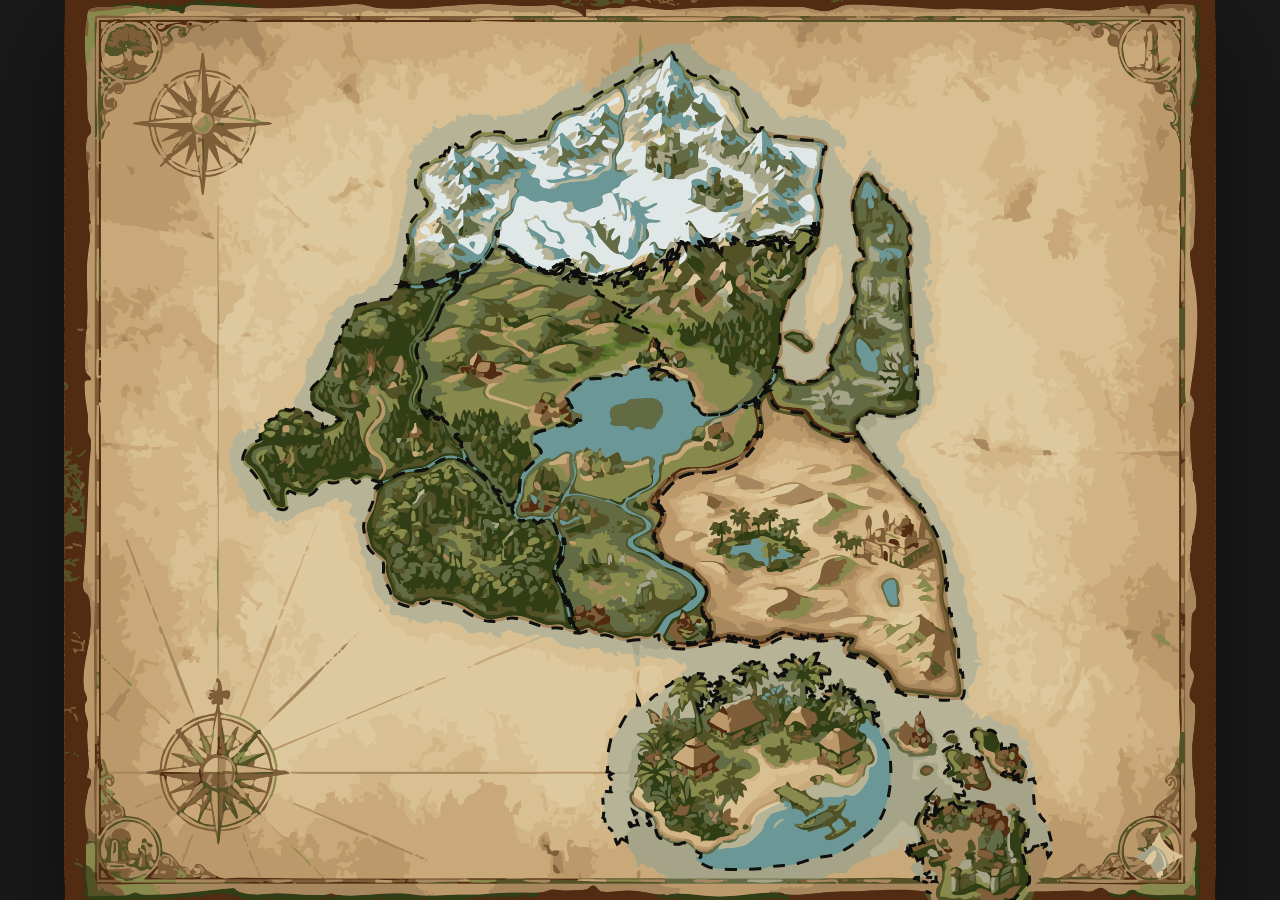
==== index.html @ ebf8c87d "Initial deploy of static site" ====
<!DOCTYPE html>
<html lang="ru">

<head>
    <meta charset="UTF-8">
    <meta name="viewport" content="width=device-width, initial-scale=1.0">
    <title>8 Марта - Карта</title>
    <link rel="stylesheet" href="static/index.css">
    <script>
        // Static Lore Data
        const GREETINGS_DATA = {
            "_Белякова": {
                "first_name": "Анастасия Белякова",
                "message": "Суровый климат северной части материка погубил многие народы. Сильнейшие же племена выстояли и приняли решение объединиться несколько тысячелетий назад в нацию белозубов. Придворные воины единственные на всем континенте достигли мифического величия и приручили сказочных тварей: единорогов и драконов. народ выживает во многом благодаря почитанию культа предков и большой привязанности к традициям своей культуры. Королева Анастасия “Белокурая” проявляет как себя как сильная и отважная правительница.",
                "photo_url": "media/photos/Белякова.jpg"
            },
            "_Кутепова": {
                "first_name": "Анна Кутепова",
                "message": "Андеграундный народ тропоходов славящийся своей выносливостью и контркультурностью. появился из кровного слияния двух непохожих друг на друга народов - могучих варваров и просвещенных друидов. Ее народ славится своими спортивными достижениями и паломничествами к лесным древностям - тропоходы верят в силу мест и объектов, разбросанных по всему материку. Вождица Анна Волейная известна своим рассудительным нравом и привнесла в религию тропоходов нетривиальные музыкальные обряды",
                "photo_url": "media/photos/Кутепова.jpg"
            },
            "_Старцева": {
                "first_name": "Юлия Старцева",
                "message": "Конфедерация прорицательниц во главе с оракулом Юлией избрала своим центром Трехутесник – магическую гору и место добычи хрусталя для шаров предсказания. В эту скалистую местность, богатую своими залежами, съезжаются гости со всех краев материка, чтобы узнать свое будущее. Горные прорицательницы отличаются своим крепким характером и упорством.",
                "photo_url": "media/photos/Старцева.jpg"
            },
            "_Загороднева": {
                "first_name": "Мария Загороднева",
                "message": "Под управлением царицы Марии процветает равнинный оседлый сельскохозяйственный народ хлебодаров. Он “кормит” весь континент и является неотъемлемой частью его жизни. Пару лет назад на территории государства прошел метеоритный дождь, послуживший источником зарождения озера на юге и кратеров, которые жители используют как лунки для игры в равнинный шарокат.",
                "photo_url": "media/photos/Загороднева.jpg"
            },
            "_Бурлакова": {
                "first_name": "Ульяна Бурлакова",
                "message": "Нация миконитов с глубокими корнями, уходящими к искусным шаманам, чьи обряды сопровождались ритуалами, плотно связанными с вином и грибами. Шаманы со временем прославились на весь континент, странники со всех уголков мира обращались к ним за помощью, за счет чего цивилизация и сделала себе имя. \n\nШаманская сеть росла и росла, шаманы стали философами, философы объединились и возвели первые на материке университеты. Сегодня эта нация ассоциируется с лучшими университетами в стране, именно они разработали технологию создания “аура-стаффа” из кораллов. \n\nЕсли вы встретите человека из нации древнего леса, будьте уверены, что этот человек будет иметь крепкие связи с людьми вокруг всего света, ведь сегодня эта страна – центр международного взаимодействия. \n\nВерховная шаманка Ульяна – прекрасный лидер в глазах своего народа. Ведь она не только является аватаром древнего духа, шепчущего ей древние знания о грибовинных ритуалах, но и компетентно руководит сетью академий по всей стране.",
                "photo_url": "media/photos/Бурлакова.jpg"
            },
            "_Аношкина": {
                "first_name": "Софья Аношкина",
                "message": "Торговая нация меридианцев, которой упорным трудом удалось выжать максимум из своего географического положения. Не обладая крупными месторождениями или критическими природными ресурсами, государству удалось развиться за счет контроля важнейших торговых путей между континентом и богатым тропическим островом. Своим успехам страна обязана правительнице Софье, в частности, ее мудрости и смекалке, позволяющей на каждый вопрос, вроде “Что”, “Где” и “Когда” находить наиболее оптимальные стратегии. Нация известна своими кулинарными шедеврами, а также тем, что из-за того, что остров отделился от материка несколько сотен тысяч лет назад, на нем отсутствуют типичные сельскохозяйственные животные, вроде лошадей, козлов и коров.",
                "photo_url": "media/photos/Аношкина.jpg"
            },
            "_Федулинская": {
                "first_name": "Арина Федулинская",
                "message": "Нация кайфуасов, которой не знакомой темные века и кризисы. Большую часть истории развивалась как самодостаточная и аутентичная цивилизация, которая всегда преуспевала в сохранении своей независимости перед захватчиками с материка. Несколько десятилетий назад в акватории острова было обнаружено поражающее воображение своими размерами месторождение особых кораллов, которые сегодня активно используются как ингредиент для производства так называемого «аура-стаффа». Королева Арина считается главным мастером дипломатии среди всех наций. Благодаря ее усилиям, на территории острова установлено Великое Посольство — орган, позволяющий островитянам беспроблемно перемещаться по всему континенту, не проходя через тонну бюрократии.",
                "photo_url": "media/photos/Федулинская.jpg"
            },
            "_Бигулова": {
                "first_name": "Александра Бигулова",
                "message": "Кочевые народы недружелюбной и непокоримой пустыни успешно процветают благодаря несгибаемому нраву ее жителей и разумному использованию несметных сокровищ. Александрийский матриархат стал интернациональным административным и политическим центром, де-факто лидером, представляющим интересом всех наций материка. Забота и покровительство Матриарха Александры по прозвищу “Пустынная Роза” сделало жизнь пустынных кочевников комфортной и безопасной, даже в сравнении с соседями.",
                "photo_url": "media/photos/Бигулова.jpg"
            },
            "_Юрова": {
                "first_name": "Ксения Юрова",
                "message": "Великий метеоритный дождь образовал на некогда равнинной территории невиданный доселе огромный кратер. Реки постепенно заполнили кратер водой, природа взяла свое и сегодня некогда кратер, стал красивейшим озером в самом центре материка. После этого катаклизма на материке таинственным образом зародилась новое племя – ксюньки. Эта предприимчивая нация известна своим дружелюбием, бережным отношением к животному миру, демократическим строем и большим количеством союзников. Прайм-министерка XÆ-ния прославилась не только своей добротой, но и выдающимися живописными и композиционными талантами.",
                "photo_url": "media/photos/Юрова.jpg"
            },
            "_Коркина": {
                "first_name": "Мария Коркина",
                "message": "Загадочный народ аурусов по преданию берёт свое начало от исчезнувшей мифической цивилизации, о существовании которой напоминают мегалиты и фиолетовое свечение, излучаемое из недр болот. Аурусы хранят секрет крупнейшего месторождения дрип-металла на материке, чтобы не допустить потери концентрации ауры на землях их племени. Вместе с народом и её предводительницей Марушей обитает множество таинственных и мрачных существ, которые однако не настроены враждебно против жителей материка.",
                "photo_url": "media/photos/Коркина.jpg"
            }
        };
    </script>
</head>

<body>
    <div class="map-container">
        <div id="svg-container">
            <!-- Corrected path for static site -->
            <img src="static/images/map_bg.png" class="map-bg">
            <div id="interactive-layer" class="svg-layer"></div>
        </div>
    </div>

    <!-- Enhanced Modal -->
    <div class="modal-simple" id="modal">
        <div id="modal-content">
            <img id="modal-photo" src="" style="display: none;">
            <h2 id="modal-name"></h2>
            <p id="modal-msg"></p>
            <button onclick="document.getElementById('modal').style.display='none'">Закрыть</button>
        </div>
    </div>

    <script>
        // Use v2 or v3 as preferred
        fetch('static/map_v2.svg')
            .then(res => res.text())
            .then(data => {
                const container = document.getElementById('interactive-layer');
                container.innerHTML = data;

                const svg = container.querySelector('svg');
                if (svg) {
                    svg.setAttribute('width', '100%');
                    svg.setAttribute('height', '100%');
                }

                const regions = container.querySelectorAll('[id^="_"]');
                regions.forEach(r => {
                    // Skip layers
                    if (r.id.includes('Слой') || r.id.includes('\u0421\u043b\u043e\u0439')) {
                        r.style.pointerEvents = 'none';
                        return;
                    }

                    r.style.cursor = 'pointer';
                    r.style.pointerEvents = 'all';
                    r.onclick = (e) => {
                        e.stopPropagation();
                        const sid = r.id;
                        const lore = GREETINGS_DATA[sid];

                        if (lore) {
                            document.getElementById('modal-name').innerText = lore.first_name;
                            document.getElementById('modal-msg').innerText = lore.message;

                            const photoImg = document.getElementById('modal-photo');
                            if (lore.photo_url) {
                                photoImg.src = lore.photo_url;
                                photoImg.style.display = 'block';
                            } else {
                                photoImg.style.display = 'none';
                            }
                            document.getElementById('modal').style.display = 'flex';
                        }
                    };
                });
            })
            .catch(err => console.error("Error loading SVG:", err));

        // Background click to close modal
        document.getElementById('modal').onclick = function (e) {
            if (e.target === this) {
                this.style.display = 'none';
            }
        };
    </script>
</body>

</html>
---- static/index.css ----
/* Google Fonts Import */
@import url('https://fonts.googleapis.com/css2?family=Playfair+Display:ital,wght@0,700;1,700&family=Lora:ital,wght@0,400;0,500;1,400&family=Outfit:wght@300;400;600&display=swap');

:root {
    /* Premium Palette 6.0 */
    --glass-bg: #ffffff;
    --text-primary: #1a1a1a;
    --text-secondary: #2d2d2d;
    --accent-color: #8b4513;
    --overlay-base: rgba(0, 0, 0, 0.75);
    --font-heading: 'Playfair Display', serif;
    --font-body: 'Lora', serif;

    /* Map Base Dimensions */
    --map-base-w: 1152px;
    --map-base-h: 927px;
}

body {
    margin: 0;
    padding: 0;
    min-height: 100vh;
    width: 100vw;
    font-family: 'Outfit', sans-serif;
    background: linear-gradient(135deg, #f5eadd 0%, #d7c4b1 100%);
    background-attachment: fixed;
    overflow: hidden;
    /* Prevent body scrolling */
    display: flex;
    justify-content: center;
    align-items: center;
}

/* 
   MAP CONTAINER 6.0
   On mobile, this becomes a scrollable viewport for panning.
*/
.map-container {
    width: 100vw;
    height: 100vh;
    display: flex;
    justify-content: center;
    align-items: center;
    overflow: hidden;
    /* No scrollbars, we scale instead */
    background: #1a1a1a;
    position: relative;
    scrollbar-width: none;
    -ms-overflow-style: none;
}

.map-container::-webkit-scrollbar {
    display: none;
}

#svg-container {
    width: var(--map-base-w);
    height: var(--map-base-h);
    position: relative;
    background: #1a1a1a;
    border-radius: 40px;
    box-shadow: 0 40px 100px rgba(0, 0, 0, 0.5);
    flex-shrink: 0;
    /* Important: don't let it shrink */
}

/* 
   DYNAMIC SCALING (Unified)
   We scale the map to fit perfectly within the viewport on all devices.
*/
#svg-container {
    transform: scale(min(calc(98vw / 1152), calc(98vh / 927)));
    transform-origin: center center;
}

@media (min-width: 1200px) and (min-height: 1000px) {
    #svg-container {
        transform: scale(1);
    }
}

.map-bg {
    position: absolute;
    top: 0;
    left: 0;
    width: 100%;
    height: 100%;
    z-index: 1;
    pointer-events: none;
    background: #fdf5e6;
    border-radius: 40px;
}

.svg-layer {
    position: absolute;
    top: 0;
    left: 0;
    width: 100%;
    height: 100%;
    z-index: 5;
}

.svg-layer svg {
    width: 100%;
    height: 100%;
    display: block;
}

/* 
   MODAL OVERLAY
*/
.modal-simple {
    position: fixed;
    top: 0;
    left: 0;
    width: 100vw;
    height: 100vh;
    background: var(--overlay-base) !important;
    backdrop-filter: blur(12px) brightness(0.35) saturate(2) contrast(1.2);
    -webkit-backdrop-filter: blur(12px) brightness(0.35) saturate(2) contrast(1.2);
    z-index: 1000;
    display: none;
    opacity: 0;
    transition: opacity 0.4s ease-in-out;
    align-items: center;
    justify-content: center;
    padding: 20px;
}

.modal-simple[style*="display: block"] {
    display: flex !important;
    opacity: 1;
}

#modal-content {
    background: var(--glass-bg);
    border-radius: 48px;
    padding: 60px 45px;
    width: 100%;
    max-width: 440px;
    max-height: 90vh;
    text-align: center;
    color: var(--text-primary);
    box-shadow: 0 50px 150px rgba(0, 0, 0, 0.6);
    position: relative;
    /* FIX: Remove horizontal scrollbar */
    overflow-x: hidden;
    overflow-y: initial;
    animation:
        popIn 0.8s cubic-bezier(0.19, 1, 0.22, 1),
        levitate 6s ease-in-out infinite 0.8s;
}

/* Mobile Adjustments for Modal */
@media (max-width: 480px) {
    #modal-content {
        padding: 40px 25px;
        border-radius: 32px;
    }

    #modal-name {
        font-size: 1.8rem !important;
    }

    #modal-msg {
        font-size: 1rem !important;
        height: auto;
        max-height: 250px;
    }

    #modal-photo {
        max-height: 250px;
    }
}

/* Decorative Ornaments */
#modal-content::before {
    content: "❦";
    position: absolute;
    top: 25px;
    left: 50%;
    transform: translateX(-50%);
    font-size: 1.5rem;
    color: var(--accent-color);
    opacity: 0.3;
}

#modal-content::after {
    content: "❧";
    position: absolute;
    bottom: 25px;
    left: 50%;
    transform: translateX(-50%);
    font-size: 1.5rem;
    color: var(--accent-color);
    opacity: 0.3;
}

#modal-photo {
    width: 100%;
    border-radius: 20px;
    margin-bottom: 25px;
    object-fit: cover;
    object-position: top;
    max-height: 400px;
    box-shadow: 0 15px 35px rgba(0, 0, 0, 0.2);
    border: 6px solid #fff;
}

#modal-name {
    margin-bottom: 5px;
    font-family: var(--font-heading);
    font-size: 2.5rem;
    font-weight: 700;
    color: var(--accent-color);
    letter-spacing: -0.5px;
    font-style: italic;
    line-height: 1.1;
}

#modal-name::after {
    content: "";
    display: block;
    width: 80px;
    height: 1px;
    background: linear-gradient(90deg, transparent, var(--accent-color), transparent);
    margin: 20px auto 30px auto;
    opacity: 0.5;
}

#modal-msg {
    text-align: justify;
    line-height: 1.9;
    font-family: var(--font-body);
    font-size: 1.15rem;
    color: var(--text-secondary);
    max-height: 200px;
    overflow-y: auto;
    /* FIX: Hide the horizontal scrollbar if it appears due to vertical scrollbar width */
    overflow-x: hidden;
    padding: 0 20px;
}

/* MAGAZINE-STYLE DROP CAP */
#modal-msg::first-letter {
    float: left;
    font-family: var(--font-heading);
    font-size: 4rem;
    line-height: 0.7;
    padding: 12px 14px 0 0;
    color: var(--accent-color);
    font-weight: 700;
}

#modal-msg::-webkit-scrollbar {
    width: 3px;
}

#modal-msg::-webkit-scrollbar-thumb {
    background: var(--accent-color);
    border-radius: 10px;
}

/* Button */
#modal-content button {
    margin-top: 35px;
    padding: 16px 50px;
    background: #1a1a1a;
    color: #fff;
    border: none;
    border-radius: 20px;
    cursor: pointer;
    font-family: 'Outfit', sans-serif;
    font-weight: 600;
    font-size: 0.9rem;
    letter-spacing: 2px;
    text-transform: uppercase;
    transition: all 0.3s ease;
    box-shadow: 0 10px 20px rgba(0, 0, 0, 0.2);
}

#modal-content button:hover {
    background: #000;
    transform: translateY(-3px);
}

@keyframes popIn {
    0% {
        opacity: 0;
        transform: scale(0.9) translateY(40px);
    }

    100% {
        opacity: 1;
        transform: scale(1) translateY(0);
    }
}

@keyframes levitate {

    0%,
    100% {
        transform: translateY(0);
    }

    50% {
        transform: translateY(-12px);
    }
}

/* Interaction */
[id^="_"]:hover {
    filter: brightness(1.2);
    transition: filter 0.3s ease;
    cursor: pointer;
}
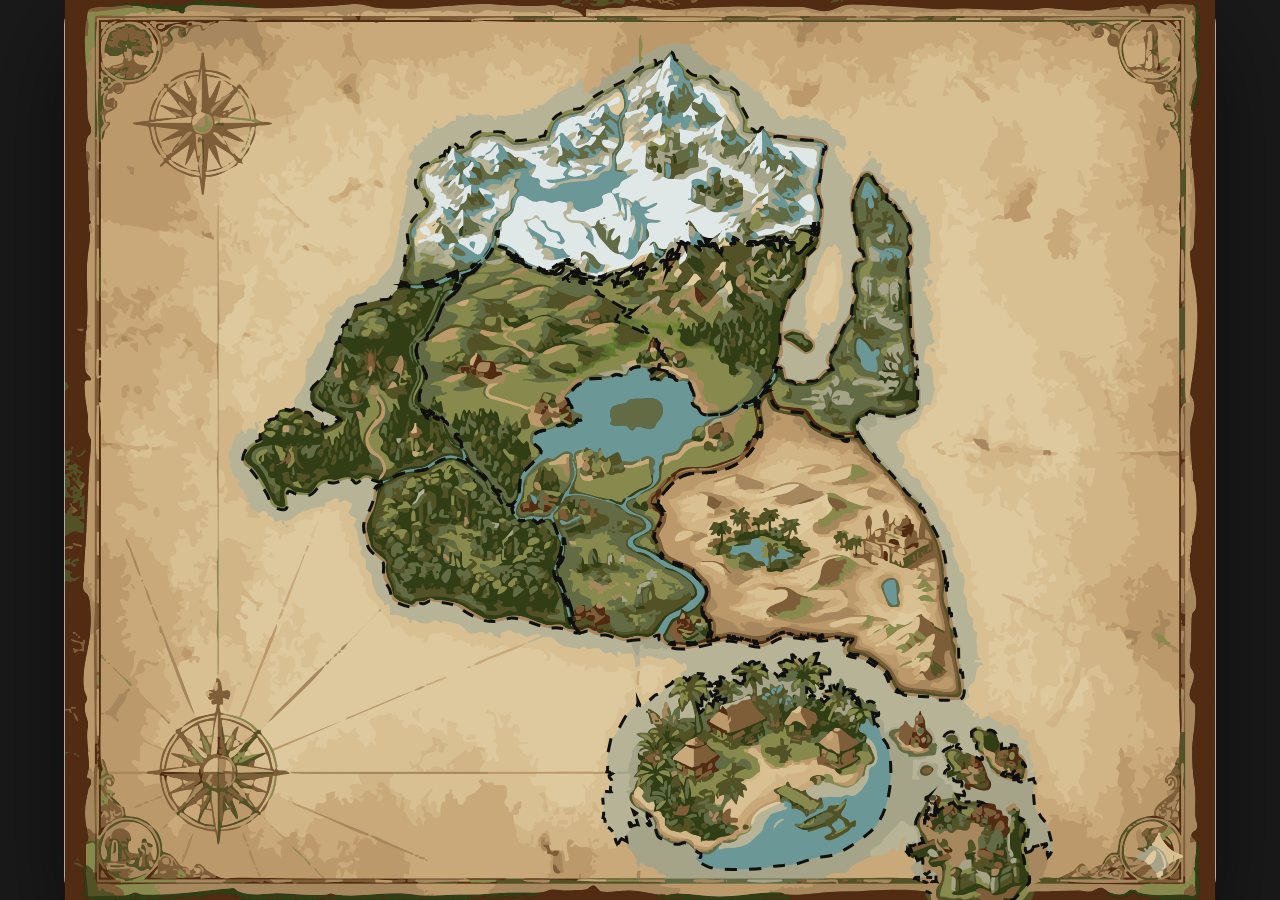
==== commit c7c63845: "Fix asset paths and image locations" ====
--- a/index.html
+++ b/index.html
@@ -66,8 +66,8 @@
 <body>
     <div class="map-container">
         <div id="svg-container">
-            <!-- Corrected path for static site -->
-            <img src="static/images/map_bg.png" class="map-bg">
+            <!-- Fix: Correct relative path for static site -->
+            <img src="static/map_bg.png" class="map-bg">
             <div id="interactive-layer" class="svg-layer"></div>
         </div>
     </div>
@@ -83,6 +83,10 @@
     </div>
 
     <script>
+        // Detect base path for GitHub Pages (handles subfolder site_8)
+        const isGitHubPages = window.location.hostname.includes('github.io');
+        const basePath = isGitHubPages ? '/site_8/' : '';
+
         // Use v2 or v3 as preferred
         fetch('static/map_v2.svg')
             .then(res => res.text())
@@ -117,7 +121,8 @@
 
                             const photoImg = document.getElementById('modal-photo');
                             if (lore.photo_url) {
-                                photoImg.src = lore.photo_url;
+                                // Fix photo path for GitHub Pages subfolder
+                                photoImg.src = basePath + lore.photo_url;
                                 photoImg.style.display = 'block';
                             } else {
                                 photoImg.style.display = 'none';
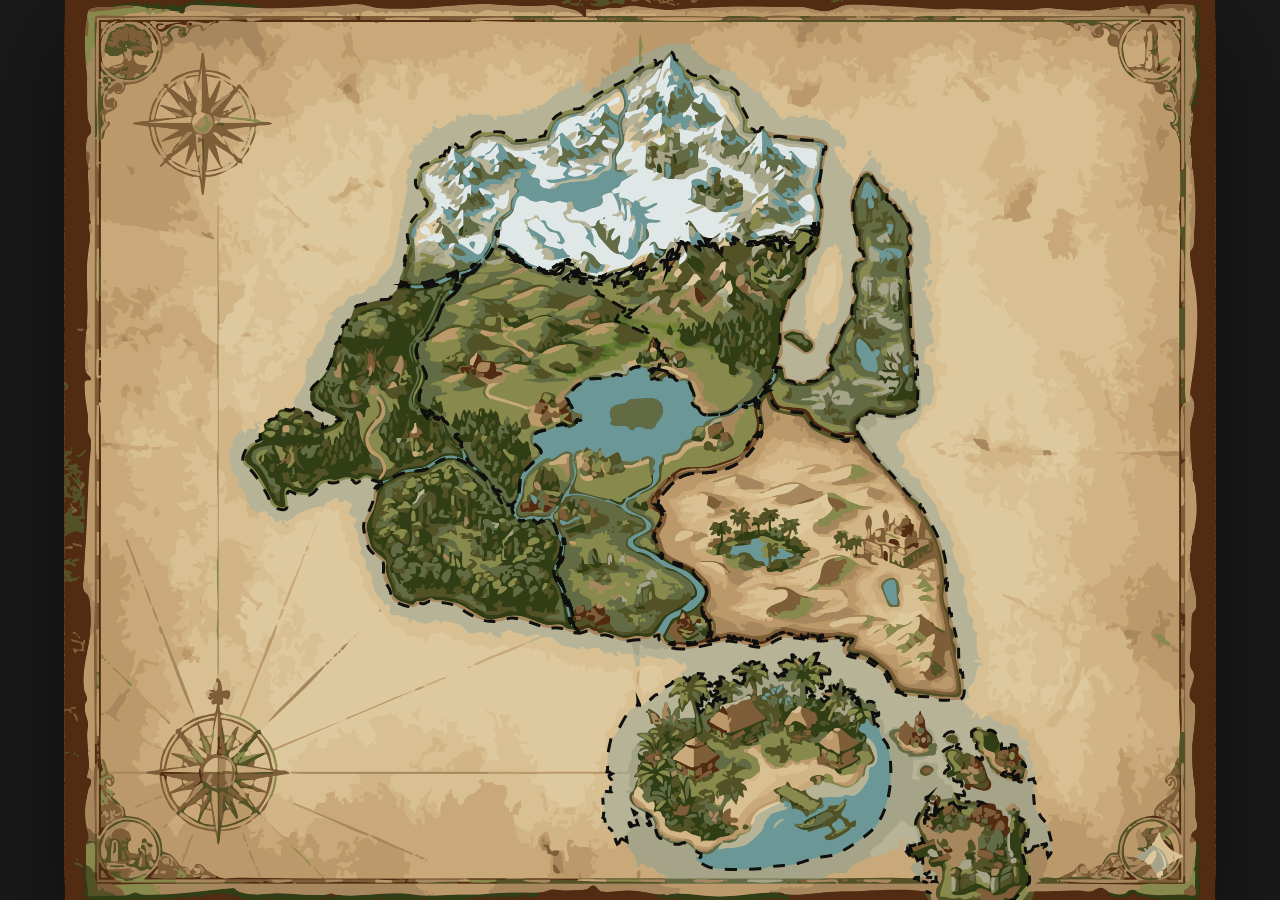
==== commit 0e43e4bf: "Fix: Modal display logic and SVG path for GitHub Pages" ====
--- a/index.html
+++ b/index.html
@@ -88,7 +88,7 @@
         const basePath = isGitHubPages ? '/site_8/' : '';
 
         // Use v2 or v3 as preferred
-        fetch('static/map_v2.svg')
+        fetch(basePath + 'static/map_v2.svg')
             .then(res => res.text())
             .then(data => {
                 const container = document.getElementById('interactive-layer');
@@ -127,7 +127,8 @@
                             } else {
                                 photoImg.style.display = 'none';
                             }
-                            document.getElementById('modal').style.display = 'flex';
+                            // Fix: Use 'block' to match CSS selector [style*="display: block"]
+                            document.getElementById('modal').style.display = 'block';
                         }
                     };
                 });
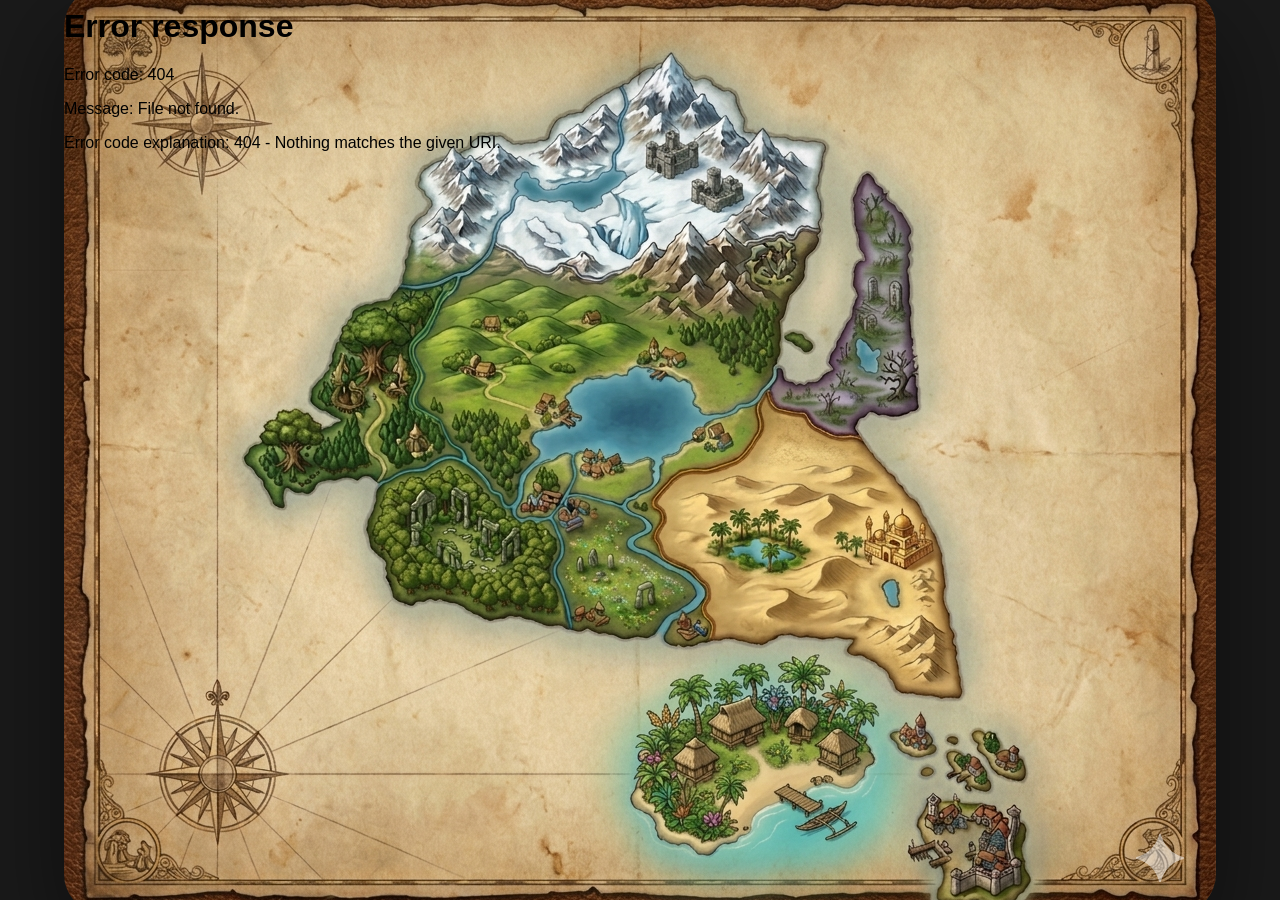
==== commit ba28a662: "Fix: Switched to map_v3.svg for polygon interactivity" ====
--- a/index.html
+++ b/index.html
@@ -87,8 +87,8 @@
         const isGitHubPages = window.location.hostname.includes('github.io');
         const basePath = isGitHubPages ? '/site_8/' : '';
 
-        // Use v2 or v3 as preferred
-        fetch(basePath + 'static/map_v2.svg')
+        // Use map_v3 for better polygon interactivity
+        fetch(basePath + 'static/map_v3.svg')
             .then(res => res.text())
             .then(data => {
                 const container = document.getElementById('interactive-layer');
